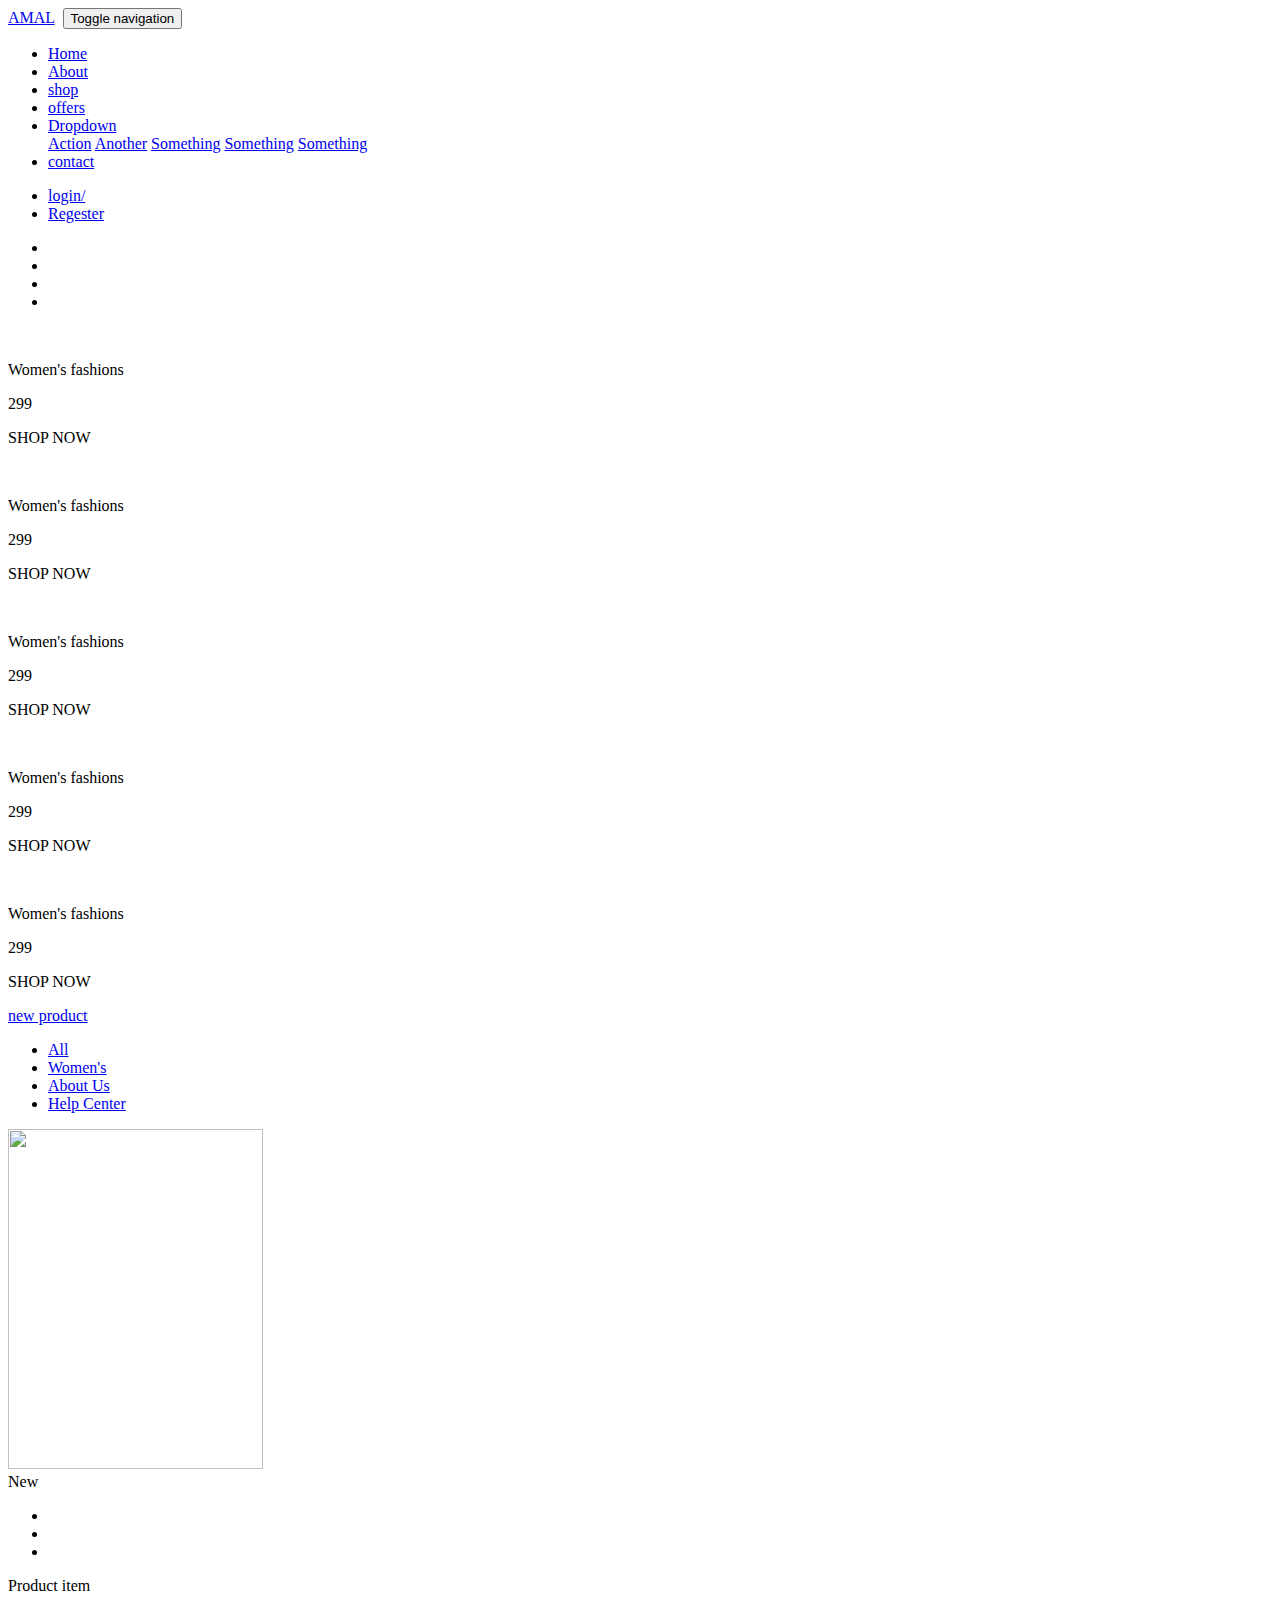
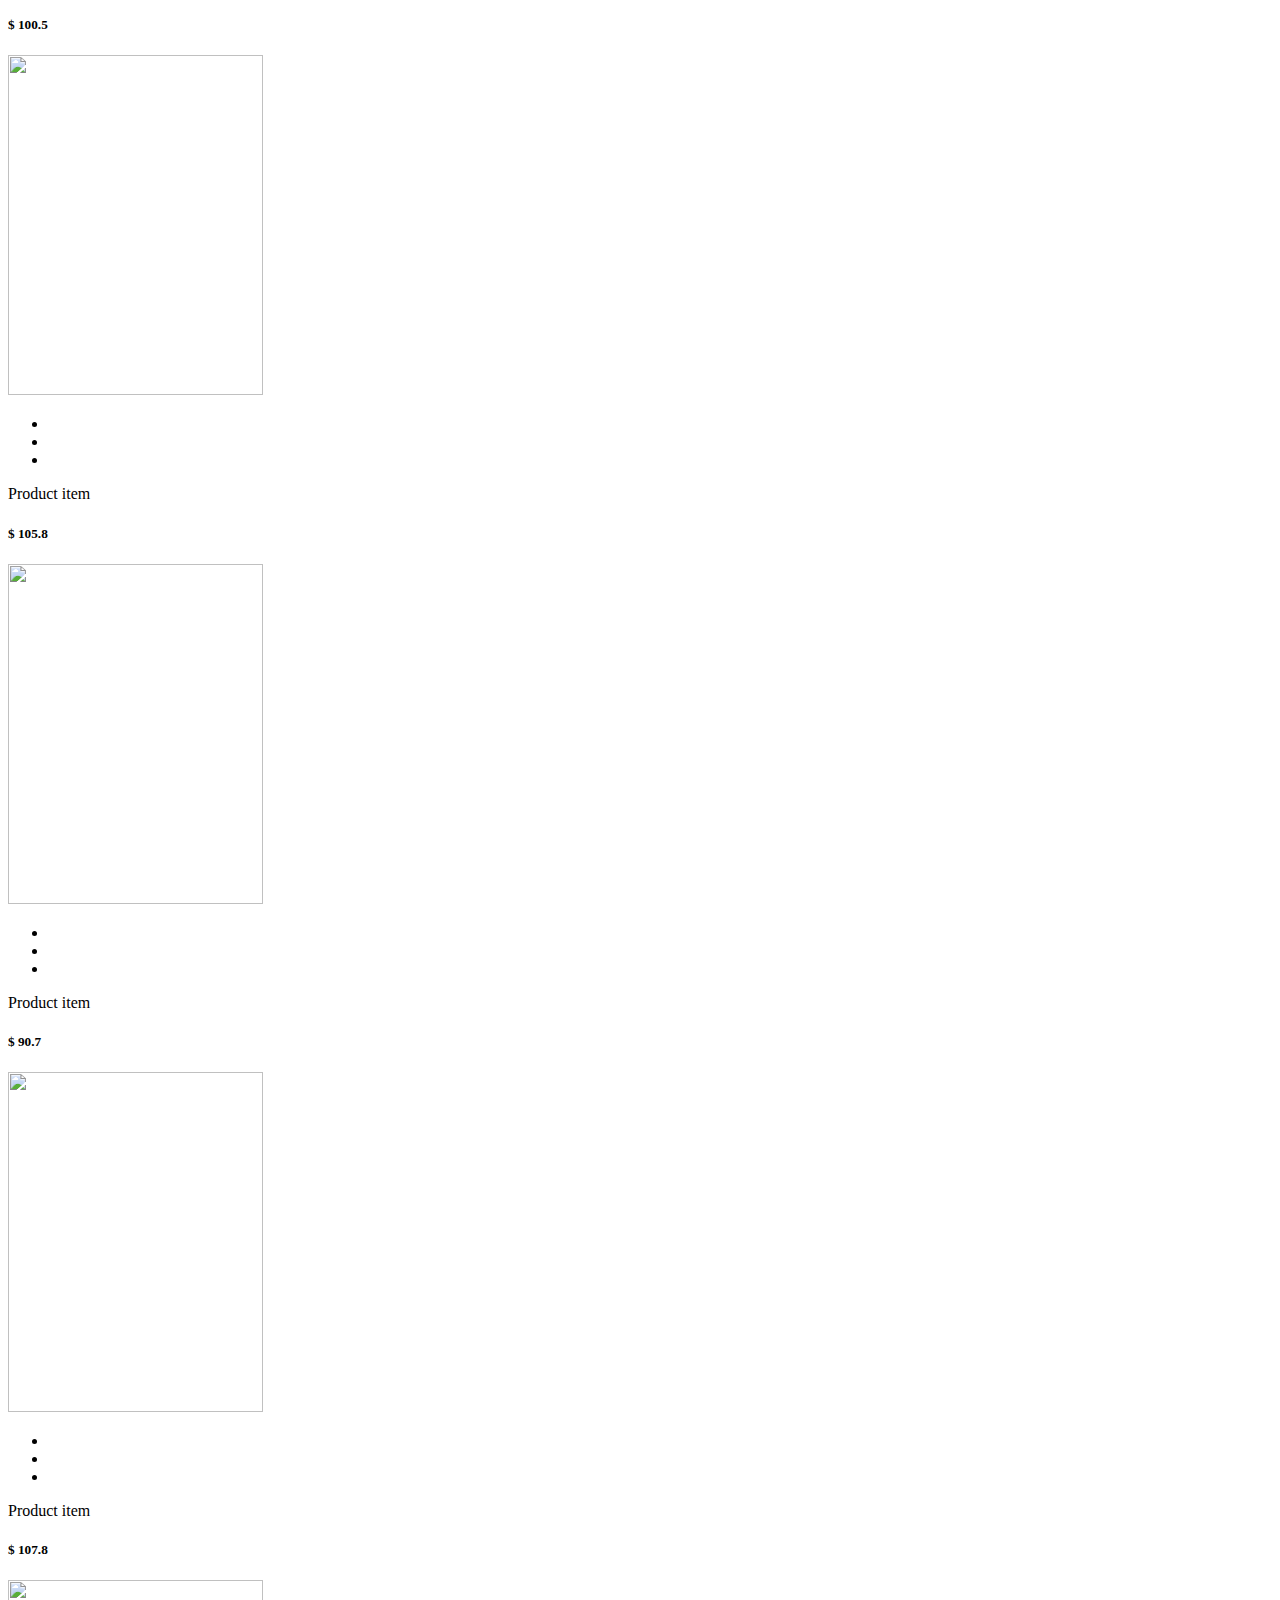
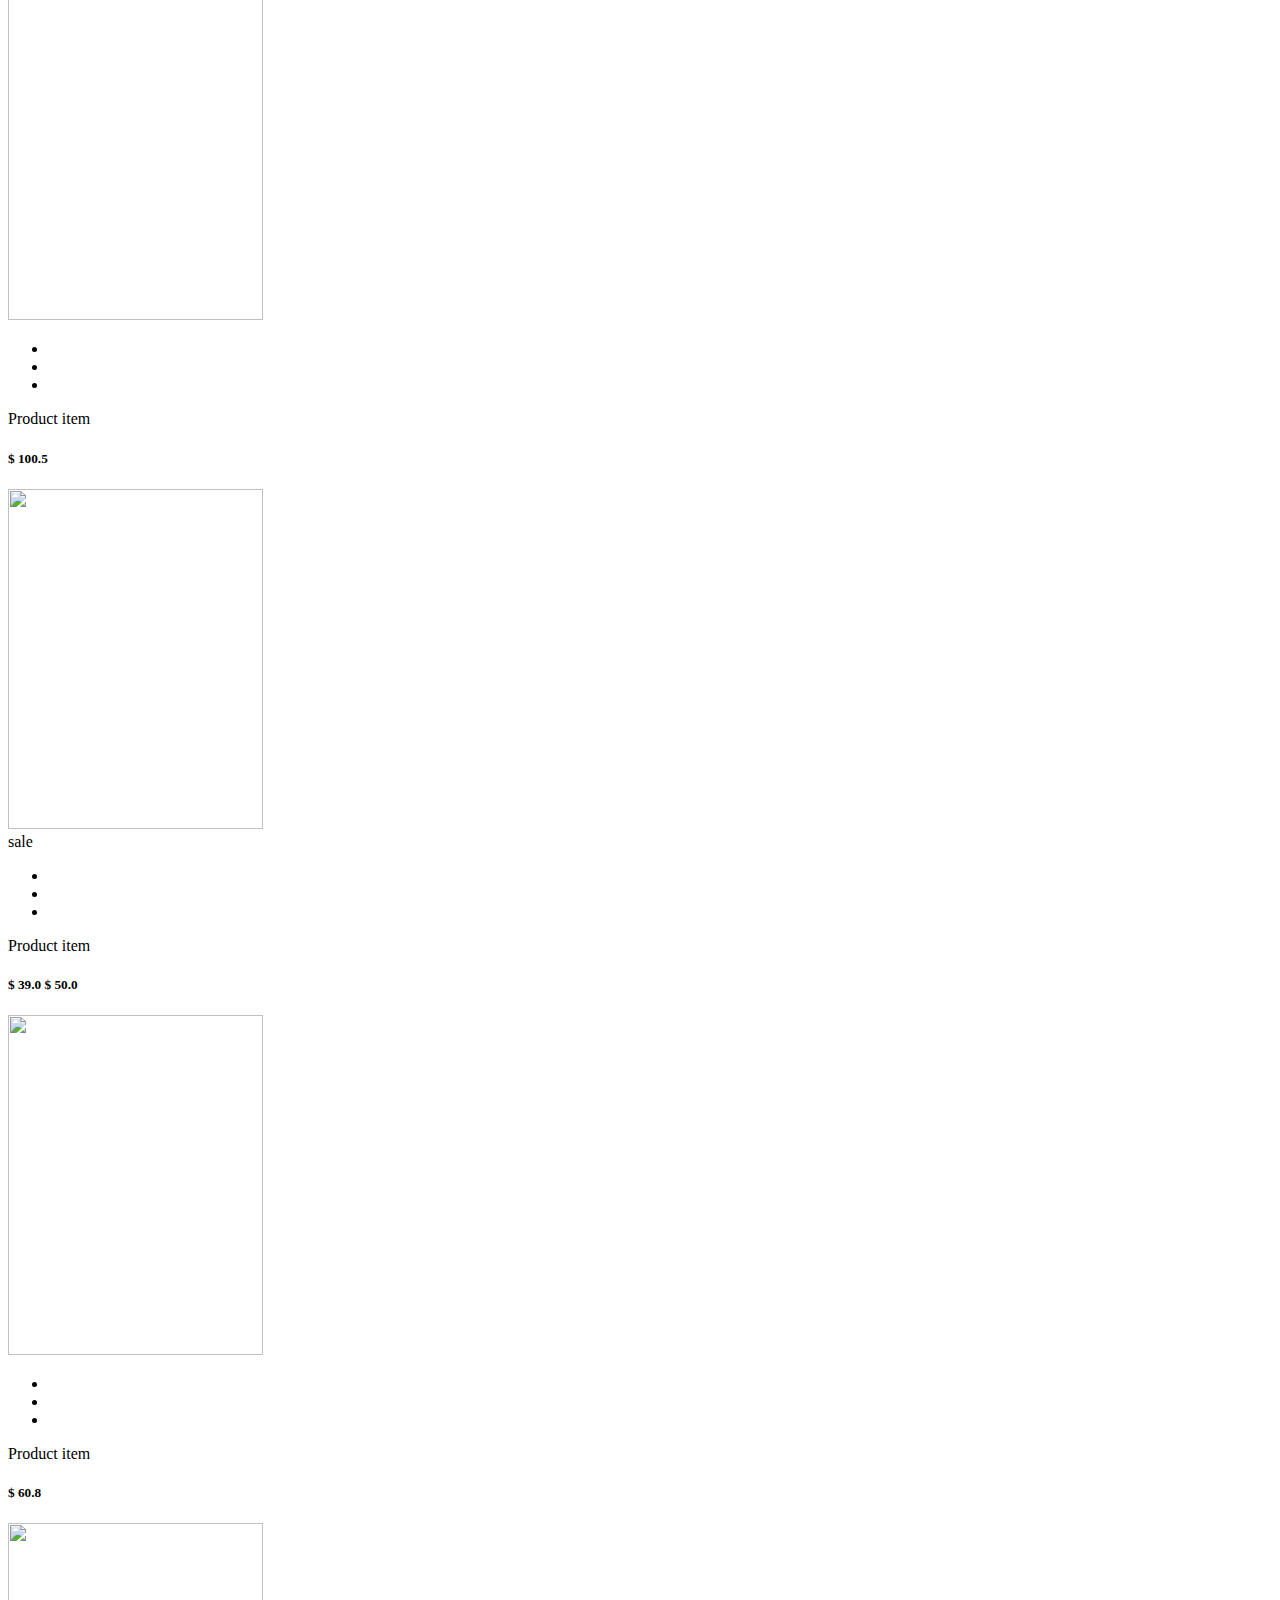
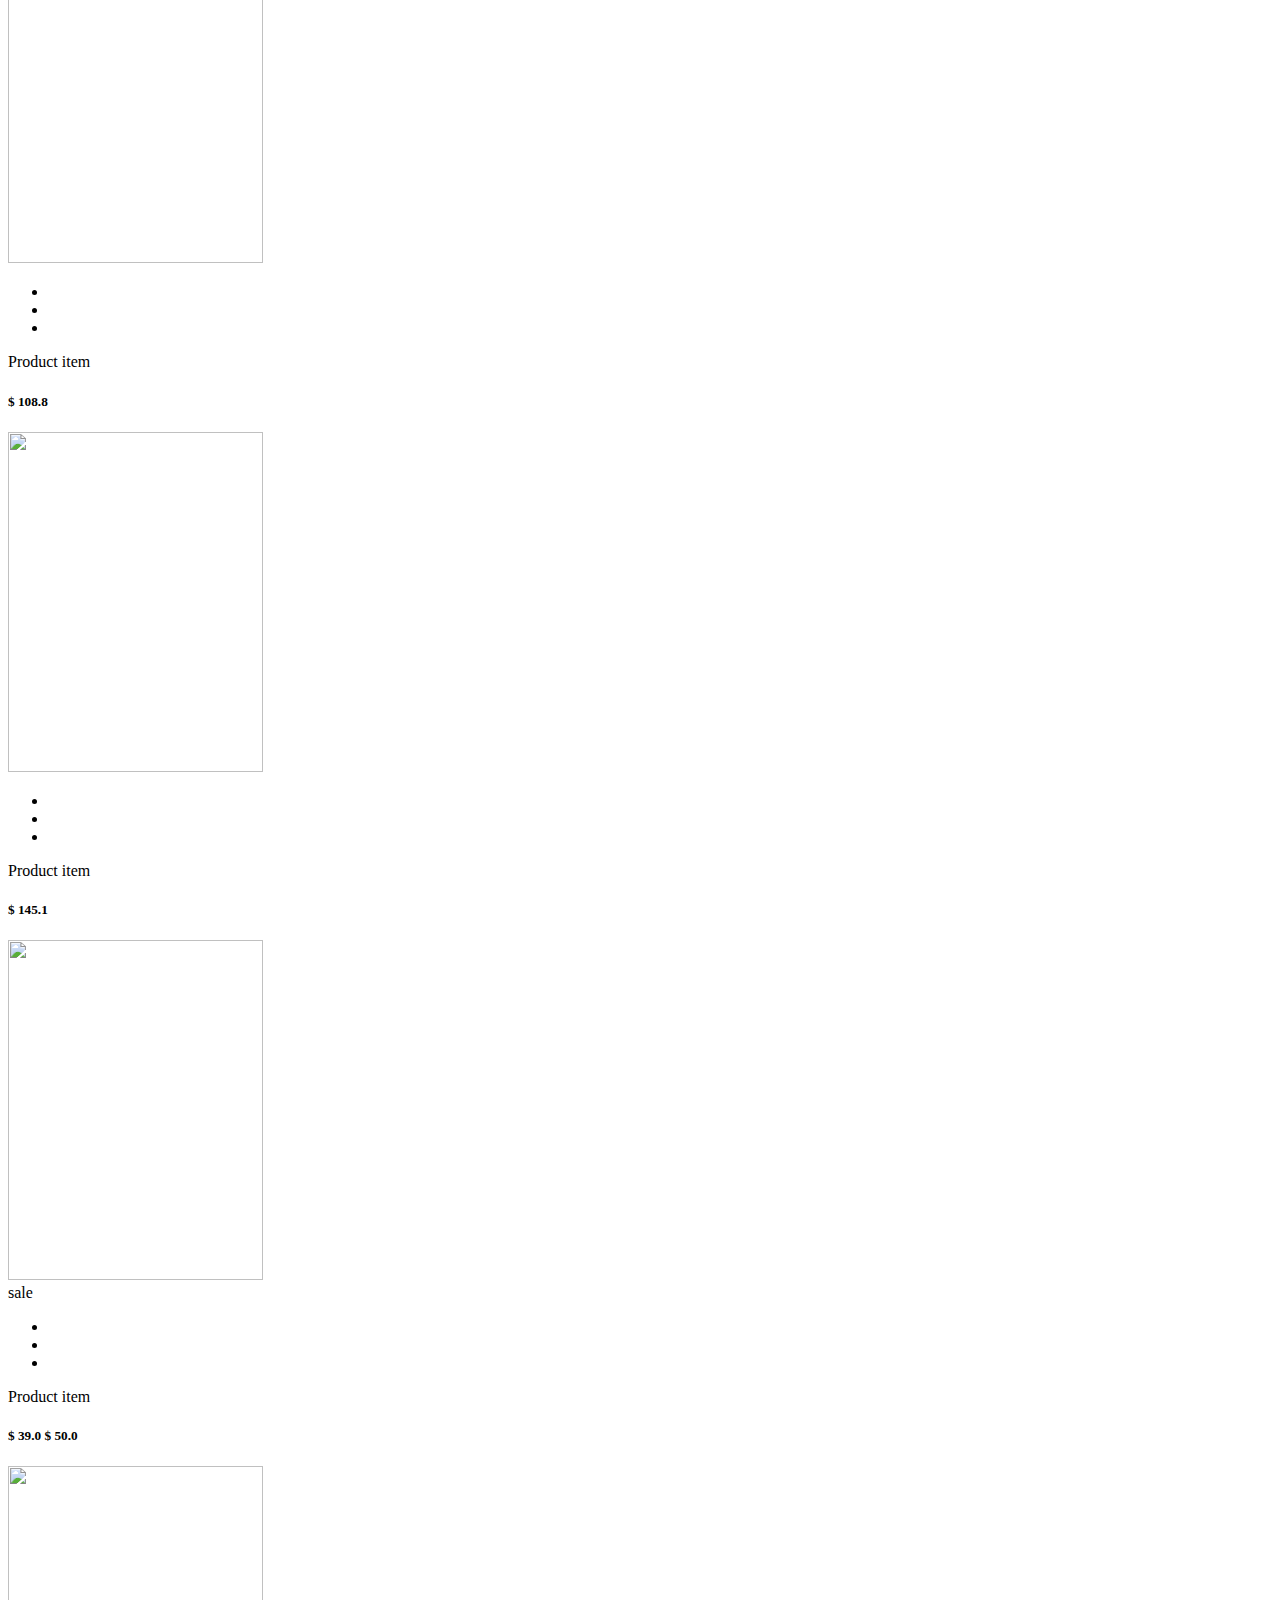
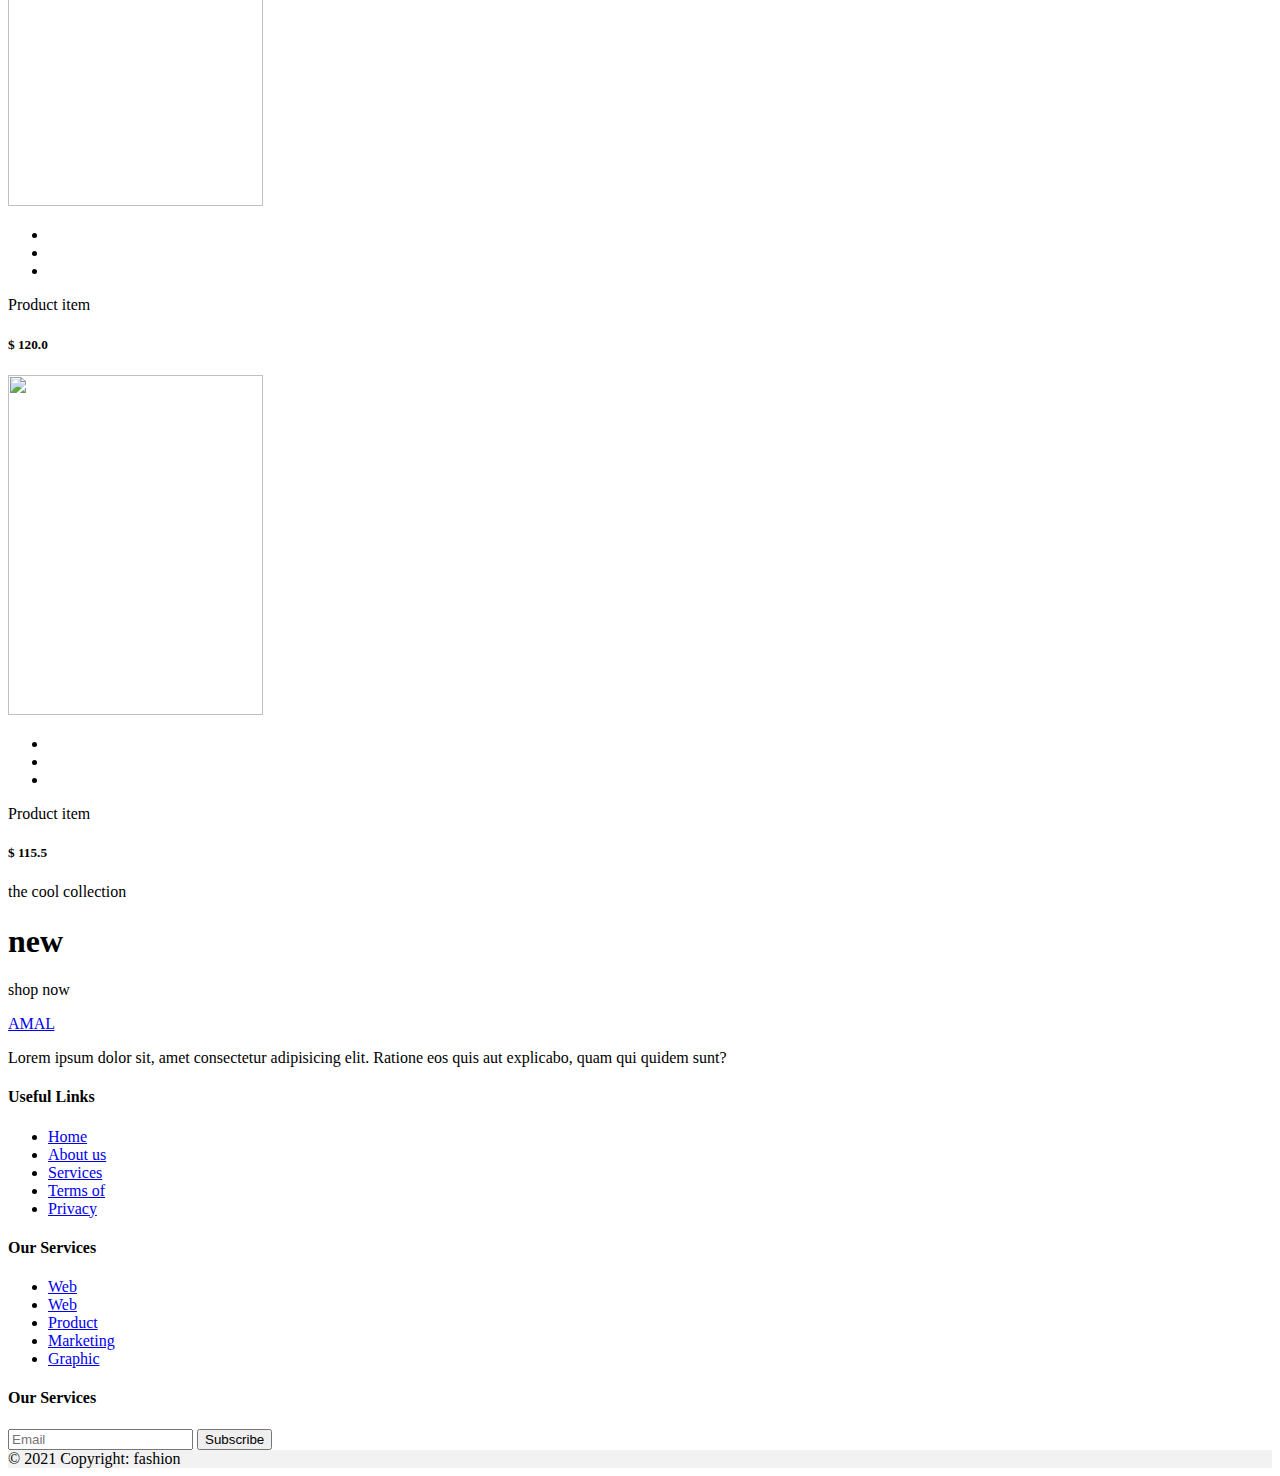
==== index.html @ f5d705f5 "Add files via upload" ====
<!DOCTYPE html>
<html lang="en">

<head>
    <meta charset="UTF-8">
    <meta http-equiv="X-UA-Compatible" content="IE=edge">
    <meta name="viewport" content="width=device-width, initial-scale=1.0">
    <link rel="stylesheet" href="fontawesome-free-5.15.4-web/css/all.min.css">
    <link rel="stylesheet" href="bootstrap/css/bootstrap.min.css">
    <link rel="stylesheet" href="style.css">
    <link rel="stylesheet" href="css/hover-min.css">
    <link rel="stylesheet" href="css/hover.css">
    <link href="https://unpkg.com/aos@2.3.1/dist/aos.css" rel="stylesheet">


    <title>HOME</title>
</head>

<body>
    <!-- navbar -->
    <nav class="navbar1 navbar navbar-light  fixed-top bg-white  navbar-expand-lg ">
        <div class="container-fluid"><a class="navbar-brand" href="#">AMAL</a> <img src="img/download.png" alt="" width="20" class="icon">
            <button data-toggle="collapse" class="navbar-toggler" data-target="#navcol-1" aria-controls="navbarSupportedContent" aria-expanded="false" aria-label="Toggle navigation">
            <span class="sr-only">Toggle navigation</span><span class="navbar-toggler-icon"></span></button>
            <div class="collapse navbar-collapse" id="navcol-1">
                <ul class="ul1 nav navbar-nav text-right text-white ml-auto text-dark">
                    <li class="nav-item" role="presentation"><a class="nav-link active" href="newproject.html">Home</a></li>
                    <li class="nav-item" role="presentation"><a class="nav-link active" href="#">About</a></li>
                    <li class="nav-item" role="presentation"><a class="nav-link" href="zahra/shop.html">shop</a></li>
                    <li class="nav-item" role="presentation"><a class="nav-link" href="zahra/offers.html">offers</a></li>
                    <li class="nav-item" role="presentation">
                        <div class="dropdown">
                            <a class="nav-link" href="#" role="button" id="dropdownMenuLink" data-toggle="dropdown" aria-expanded="false">
                                Dropdown
                        </a>
                            <div class="dropdown-menu menu" aria-labelledby="dropdownMenuLink">
                                <a class="dropdown-item" href="#">Action</a>
                                <a class="dropdown-item" href="#">Another</a>
                                <a class="dropdown-item" href="#">Something</a>
                                <a class="dropdown-item" href="#">Something</a>
                                <a class="dropdown-item" href="#">Something</a>
                            </div>
                        </div>
                    </li>
                    <li class="nav-item" role="presentation"><a class="nav-link" href="#">contact</a></li>
                </ul>
                <ul class="ul2 nav navbar-nav text-right text-white">
                    <li class="nav-item" role="presentation"><a class="nav-link a" href="zahra/login.html">login/</a></li>
                    <li class="nav-item" role="presentation"><a class="nav-link a" href="#">Regester</a></li>
                </ul>
                <ul class="nav navbar-nav ml-auto">
                    <li class="nav-item" role="presentation"></li>
                    <li class="nav-item" role="presentation"><a class="nav-link" href="#"><i class="fa fa-search"></i></a>

                    </li>
                    <li class="li nav-item">
                        <a class="nav-link" href="#"> <i class="far fa-heart"></i></a>
                    </li>
                    <a class="li nav-link" href="#"> <i class="fa fa-cart-plus "></i></a>
                    </li>
                    <li class="nav-item" role="presentation"></li>
                </ul>
            </div>
        </div>
    </nav>
    <!-- end navbar -->
    <section class="sec1">
        <div class="container-fluid">
            <div class="items row ">
                <div class="item col-lg-6 col-md-6 ">
                    <img src="img/img/product/product-5.jpg" alt="" class="img1">
                    <div class="word">
                        <p class="p1">Women's fashions</p>
                        <p class="p2">299</p>
                        <p class="p3">SHOP NOW</p>
                    </div>
                </div>
                <div class="item col-lg-6 col-md-6 ">
                    <img src="img/img/product/product-12.jpg" alt="" class="img2">
                    <div class="word">
                        <p class="p1">Women's fashions</p>
                        <p class="p2">299</p>
                        <p class="p3">SHOP NOW</p>
                    </div>
                </div>
            </div>
        </div>

    </section>
    <section class="sec2">
        <div class="container-fluid">
            <div class="itemss row">
                <div class="item  col-lg-4 col-md-6 ">
                    <img src="img/img/categories/category-6.jpg" alt="" class="img1">
                    <div class="wordd">
                        <p class="p1">Women's fashions</p>
                        <p class="p2">299</p>
                        <p class="p3">SHOP NOW</p>
                    </div>
                </div>
                <div class="item  col-lg-4 col-md-6 ">
                    <img src="img/img/categories/category-9.jpg" alt="" class="img1 img2">
                    <div class="wordd">
                        <p class="p1">Women's fashions</p>
                        <p class="p2">299</p>
                        <p class="p3">SHOP NOW</p>
                    </div>
                </div>
                <div class="item  col-lg-4 col-md-12 ">
                    <img src="img/img/categories/category-111111.jpg" alt="" class="img2">
                    <div class="wordd">
                        <p class="p1">Women's fashions</p>
                        <p class="p2">299</p>
                        <p class="p3">SHOP NOW</p>
                    </div>
                </div>
            </div>
        </div>
    </section>



    <div class="container">
        <div class="row">
            <div class=" col-lg-6 col-md-12 divbrand"> <a class="navbar-brand" href="#">new product</a></div>
            <div class=" col-lg-6 divul col-md-12">
                <ul class="ulnav">
                    <li><a href="#" class=" active">All</a></li>
                    <li><a href="zahra/details.html">Women's</a></li>
                    <li><a href="#">About Us</a></li>
                    <li><a href="#">Help Center</a></li>
                </ul>
            </div>
        </div>
    </div>


    <div class="container">
        <din class="row row2 mt-10">
            <div class="imgs col-lg-3 col-md-6 mb-2">
                <a href="img/img/product/product-1.jpg" class="fancybox">
                    <img src="img/img/product/product-1.jpg" class="w-100" width="255px" height="340px" alt=""></a>
                <div class="new">
                    New
                </div>
                <ul class="product_hover">
                    <li><a href="img/img/product/product-1.jpg"><i class="fas fa-arrows-alt"></i> </a></li>
                    <li><a href="#"><i class="far fa-heart"></i> </a></li>
                    <li><a href="#"><i class="fas fa-shopping-bag"></i> </a></li>
                </ul>
                <div class="data text-center">
                    <span class="pro">Product item</span>
                    <i class="active fa fa-star fa-sm "></i>
                    <i class="active fa fa-star fa-sm "></i>
                    <i class="active fa fa-star fa-sm "></i>
                    <i class="far fa-star fa-sm "></i>
                    <h5>$ 100.5</h5>
                </div>
            </div>
            <div class="imgs col-lg-3 col-md-6 mb-2">
                <div class="icon">

                    <img src="img/img/product/product-2.jpg" class="w-100" width="255px" height="340px" alt="">

                </div>

                <ul class="product_hover">
                    <li><a href="img/img/product/product-2.jpg"><i class="fas fa-arrows-alt"></i> </a></li>
                    <li><a href="#"><i class="far fa-heart"></i> </a></li>
                    <li><a href="#"><i class="fas fa-shopping-bag"></i> </a></li>
                </ul>
                <div class="data text-center">
                    <span class="pro">Product item</span>
                    <i class="active fa fa-star fa-sm "></i>

                    <i class="active fa fa-star fa-sm "></i>
                    <i class="active fa fa-star fa-sm "></i>
                    <i class="far fa-star fa-sm "></i>
                    <h5>$ 105.8</h5>
                </div>

            </div>
            <div class="imgs col-lg-3 col-md-6 mb-2">
                <img src="img/img/product/product-3.jpg" class="w-100" width="255px" height="340px" alt="">
                <ul class="product_hover">
                    <li><a href="img/img/product/product-3.jpg"><i class="fas fa-arrows-alt"></i> </a></li>
                    <li><a href="#"><i class="far fa-heart"></i> </a></li>
                    <li><a href="#"><i class="fas fa-shopping-bag"></i> </a></li>
                </ul>

                <div class="data text-center">
                    <span class="pro">Product item</span>
                    <i class="active fa fa-star fa-sm "></i>
                    <i class="active fa fa-star fa-sm "></i>
                    <i class="active fa fa-star fa-sm "></i>
                    <i class="far fa-star fa-sm "></i>
                    <h5>$ 90.7</h5>
                </div>

            </div>
            <div class="imgs col-lg-3 col-md-6 mb-2">
                <img src="img/img/product/product-4.jpg" class="w-100" width="255px" height="340px" alt="">
                <ul class="product_hover">
                    <li><a href="img/img/product/product-4.jpg"><i class="fas fa-arrows-alt"></i> </a></li>
                    <li><a href="#"><i class="far fa-heart"></i> </a></li>
                    <li><a href="#"><i class="fas fa-shopping-bag"></i> </a></li>
                </ul>
                <div class="data text-center">
                    <span class="pro">Product item</span>
                    <i class="active fa fa-star fa-sm "></i>
                    <i class="active fa fa-star fa-sm "></i>
                    <i class="active fa fa-star fa-sm "></i>
                    <i class="far fa-star fa-sm "></i>
                    <h5>$ 107.8</h5>
                </div>
            </div>
        </din>
        <din class="row row2 mt-10">
            <div class="imgs col-lg-3 col-md-6 mb-2">
                <img src="img/img/product/product-5.jpg" class="w-100" width="255px" height="340px" alt=""></a>

                <ul class="product_hover">
                    <li><a href="img/img/product/product-5.jpg"><i class="fas fa-arrows-alt"></i> </a></li>
                    <li><a href="#"><i class="far fa-heart"></i> </a></li>
                    <li><a href="#"><i class="fas fa-shopping-bag"></i> </a></li>
                </ul>
                <div class="data text-center">
                    <span class="pro">Product item</span>
                    <i class="active fa fa-star fa-sm "></i>
                    <i class="active fa fa-star fa-sm "></i>
                    <i class="active fa fa-star fa-sm "></i>
                    <i class="far fa-star fa-sm "></i>
                    <h5>$ 100.5</h5>
                </div>
            </div>
            <div class="imgs col-lg-3 col-md-6 mb-2">
                <div class="icon">

                    <img src="img/img/product/product-6.jpg" class="w-100" width="255px" height="340px" alt="">
                    <div class="label sale ">sale</div>
                </div>

                <ul class="product_hover">
                    <li><a href="img/img/product/product-6.jpg"><i class="fas fa-arrows-alt"></i> </a></li>
                    <li><a href="#"><i class="far fa-heart"></i> </a></li>
                    <li><a href="#"><i class="fas fa-shopping-bag"></i> </a></li>
                </ul>
                <div class="data text-center">
                    <span class="pro">Product item</span>
                    <i class="active fa fa-star fa-sm "></i>
                    <i class="active fa fa-star fa-sm "></i>
                    <i class="active fa fa-star fa-sm "></i>
                    <i class="far fa-star fa-sm "></i>
                    <div class="pc">
                        <h5>$ 39.0 <span>$ 50.0</span></h5>
                    </div>
                </div>

            </div>
            <div class="imgs col-lg-3 col-md-6 mb-2">
                <img src="img/img/product/product-7.jpg" class="w-100" width="255px" height="340px" alt="">
                <ul class="product_hover">
                    <li><a href="img/img/product/product-7.jpg"><i class="fas fa-arrows-alt"></i> </a></li>
                    <li><a href="#"><i class="far fa-heart"></i> </a></li>
                    <li><a href="#"><i class="fas fa-shopping-bag"></i> </a></li>
                </ul>

                <div class="data text-center">
                    <span class="pro">Product item</span>
                    <i class="active fa fa-star fa-sm "></i>
                    <i class="active fa fa-star fa-sm "></i>
                    <i class="active fa fa-star fa-sm "></i>
                    <i class="far fa-star fa-sm "></i>
                    <h5>$ 60.8</h5>
                </div>

            </div>
            <div class="imgs col-lg-3 col-md-6 mb-2">
                <img src="img/img/product/product-8.jpg" class="w-100" width="255px" height="340px" alt="">

                <ul class="product_hover">
                    <li><a href="img/img/product/product-8.jpg"><i class="fas fa-arrows-alt"></i> </a></li>
                    <li><a href="#"><i class="far fa-heart"></i> </a></li>
                    <li><a href="#"><i class="fas fa-shopping-bag"></i> </a></li>
                </ul>
                <div class="data text-center">
                    <span class="pro">Product item</span>
                    <i class="active fa fa-star fa-sm "></i>
                    <i class="active fa fa-star fa-sm "></i>
                    <i class="active fa fa-star fa-sm "></i>
                    <i class="far fa-star fa-sm "></i>
                    <h5>$ 108.8</h5>
                </div>
            </div>
        </din>
        <din class="row row2 mt-10">
            <div class="imgs col-lg-3 col-md-6 mb-2">
                <a href="img/img/product/product-9.jpg" class="fancybox">
                    <img src="img/img/product/product-9.jpg" class="w-100" width="255px" height="340px" alt=""></a>

                <ul class="product_hover">
                    <li><a href="img/img/product/product-9.jpg"><i class="fas fa-arrows-alt"></i> </a></li>
                    <li><a href="#"><i class="far fa-heart"></i> </a></li>
                    <li><a href="#"><i class="fas fa-shopping-bag"></i> </a></li>
                </ul>
                <div class="data text-center">
                    <span class="pro">Product item</span>
                    <i class="active fa fa-star fa-sm "></i>
                    <i class="active fa fa-star fa-sm "></i>
                    <i class="active fa fa-star fa-sm "></i>
                    <i class="far fa-star fa-sm "></i>
                    <h5>$ 145.1</h5>
                </div>
            </div>
            <div class="imgs col-lg-3 col-md-6 mb-2">
                <div class="icon">

                    <img src="img/img/product/product-10.jpg" class="w-100" width="255px" height="340px" alt="">
                    <div class="label sale ">sale</div>
                </div>

                <ul class="product_hover">
                    <li><a href="img/img/product/product-10.jpg"><i class="fas fa-arrows-alt"></i> </a></li>
                    <li><a href="#"><i class="far fa-heart"></i> </a></li>
                    <li><a href="#"><i class="fas fa-shopping-bag"></i> </a></li>
                </ul>
                <div class="data text-center">
                    <span class="pro">Product item</span>
                    <i class="active fa fa-star fa-sm "></i>
                    <i class="active fa fa-star fa-sm "></i>
                    <i class="active fa fa-star fa-sm "></i>
                    <i class="far fa-star fa-sm "></i>
                    <div class="pc">
                        <h5>$ 39.0 <span>$ 50.0</span></h5>
                    </div>
                </div>

            </div>
            <div class="imgs col-lg-3 col-md-6 mb-2">
                <img src="img/img/product/product-11.jpg" class="w-100" width="255px" height="340px" alt="">
                <ul class="product_hover">
                    <li><a href="img/img/product/product-11.jpg"><i class="fas fa-arrows-alt"></i> </a></li>
                    <li><a href="#"><i class="far fa-heart"></i> </a></li>
                    <li><a href="#"><i class="fas fa-shopping-bag"></i> </a></li>
                </ul>

                <div class="data text-center">
                    <span class="pro">Product item</span>
                    <i class="active fa fa-star fa-sm "></i>
                    <i class="active fa fa-star fa-sm "></i>
                    <i class="active fa fa-star fa-sm "></i>
                    <i class="far fa-star fa-sm "></i>
                    <h5>$ 120.0</h5>
                </div>

            </div>
            <div class="imgs col-lg-3 col-md-6 mb-2">
                <img src="img/img/product/product-12.jpg" class="w-100" width="255px" height="340px" alt="">

                <ul class="product_hover">
                    <li><a href="img/img/product/product-12.jpg"><i class="fas fa-arrows-alt"></i> </a></li>
                    <li><a href="#"><i class="far fa-heart"></i> </a></li>
                    <li><a href="#"><i class="fas fa-shopping-bag"></i> </a></li>
                </ul>
                <div class="data text-center">
                    <span class="pro">Product item</span>
                    <i class="active fa fa-star fa-sm "></i>
                    <i class="active fa fa-star fa-sm "></i>
                    <i class="active fa fa-star fa-sm "></i>
                    <i class="far fa-star fa-sm "></i>
                    <h5>$ 115.5</h5>
                </div>
            </div>
        </din>

    </div>

    <!-- start banner -->
    <section class="banner bg-img">
        <div class="container">
            <div class="row">
                <div class="col-lg-8 m-auto">
                    <div class="banner_slider">
                        <div class="banner_item">
                            <div class="banner_text">
                                <span>the cool collection </span>
                                <h1>new</h1>
                                <p>shop now</p>
                            </div>
                        </div>
                    </div>

                </div>

            </div>

        </div>

    </section>
    <!-- end banner -->



    <footer id="footer">
        <div class="footer-top">
            <div class="container">
                <div class="row">
                    <div class="div1 col-md-6 col-lg-4 col-xl-3 mx-auto mb-4">
                        <a class="navbar-brand" href="#">AMAL</a> <img src="img/download.png" alt="" width="20" class="iconimg">
                        <p>
                            Lorem ipsum dolor sit, amet consectetur adipisicing elit. Ratione eos quis aut explicabo, quam qui quidem sunt?
                        </p>
                    </div>
                    <div class="col-lg-2 col-md-3 footer-links">
                        <h4>Useful Links</h4>
                        <ul>
                            <li><i class="bx bx-chevron-right"></i> <a href="#">Home</a></li>
                            <li><i class="bx bx-chevron-right"></i> <a href="#">About us</a></li>
                            <li><i class="bx bx-chevron-right"></i> <a href="#">Services</a></li>
                            <li><i class="bx bx-chevron-right"></i> <a href="#">Terms of </a></li>
                            <li><i class="bx bx-chevron-right"></i> <a href="#">Privacy </a></li>
                        </ul>
                    </div>
                    <div class="col-lg-2 col-md-3 footer-links">
                        <h4>Our Services</h4>
                        <ul>
                            <li><i class="bx bx-chevron-right"></i> <a href="#">Web </a></li>
                            <li><i class="bx bx-chevron-right"></i> <a href="#">Web </a></li>
                            <li><i class="bx bx-chevron-right"></i> <a href="#">Product </a></li>
                            <li><i class="bx bx-chevron-right"></i> <a href="#">Marketing</a></li>
                            <li><i class="bx bx-chevron-right"></i> <a href="#">Graphic </a></li>
                        </ul>
                    </div>

                    <div class="col-lg-4 col-md-12 footer-links">
                        <h4>Our Services</h4>
                        <div class="footer-newsletter">
                            <form action="" method="post">
                                <input type="email" name="email" placeholder="Email">
                                <input type="submit" value="Subscribe"> </form>

                        </div>
                        <div class="social-links mt-3"> <a href="#" class="twitter"><i class="fab fa-twitter"></i></a> <a href="#" class="facebook"><i class="fab fa-facebook-f"></i></a> <a href="#" class="instagram"><i class="fab fa-instagram"></i></a>
                            <a href="#" class="linkedin"><i class="fab fa-linkedin"></i></a>
                        </div>
                    </div>
                </div>

            </div>

    </footer>
    <!-- Footer -->
    <div class="text-center p-4" style="background-color: rgba(0, 0, 0, 0.05);">
        © 2021 Copyright: fashion <span><i class="fas fa-heart" style="color: red;"></i></span></div>
    <script src="https://unpkg.com/aos@2.3.1/dist/aos.js"></script>
    <script>
        AOS.init();
    </script>
    <script src=" bootstrap/js/jquery.slim.min.js "></script>
    <script src="bootstrap/js/popper.min.js "></script>
    <script src="bootstrap/js/bootstrap.min.js "></script>

</body>

</html>
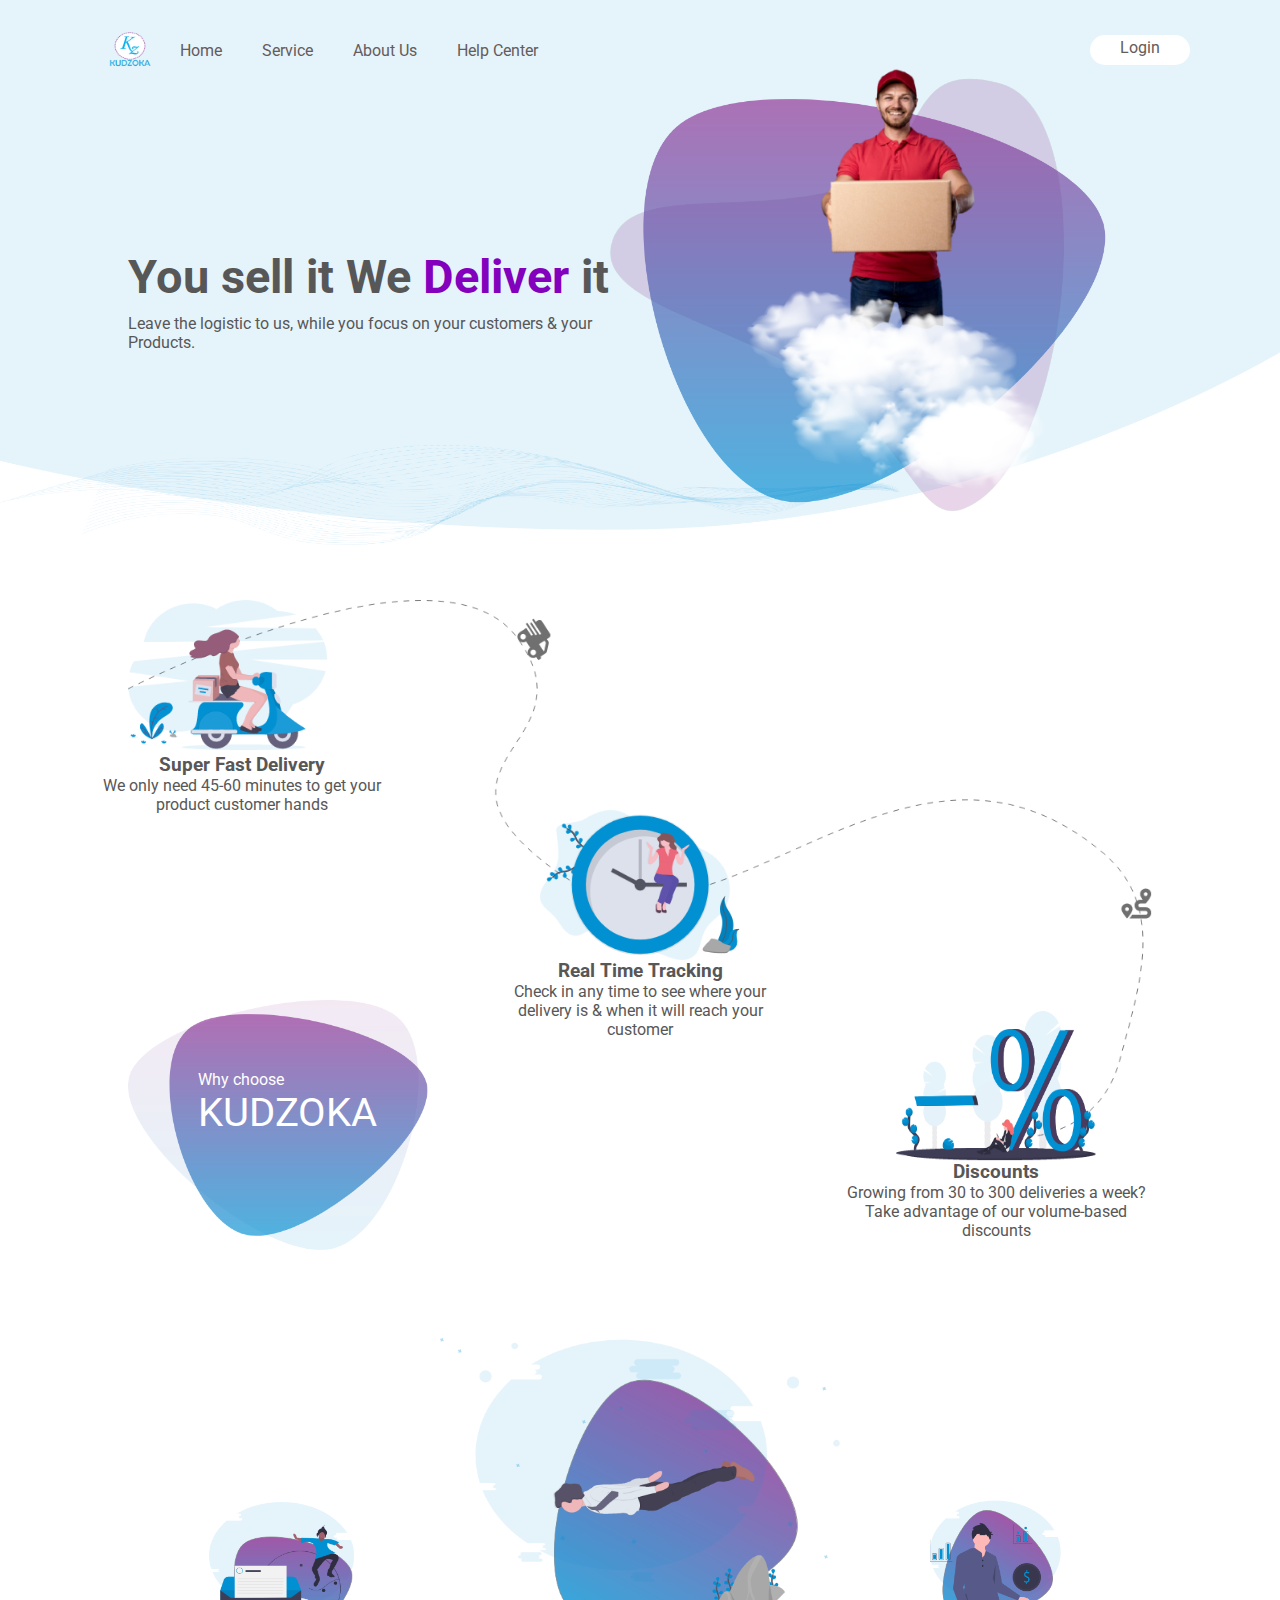
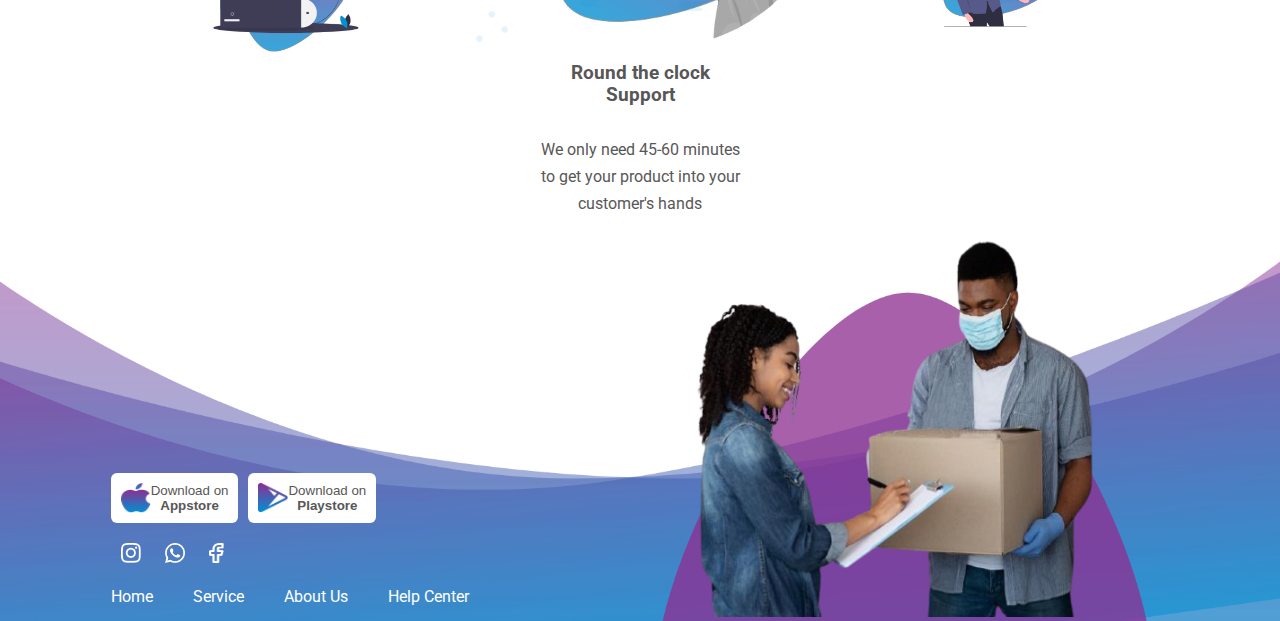
==== commit deb56f52: "Add files via upload" ====
--- a/index.html
+++ b/index.html
@@ -5,461 +5,147 @@
     <meta charset="UTF-8">
     <meta http-equiv="X-UA-Compatible" content="IE=edge">
     <meta name="viewport" content="width=device-width, initial-scale=1.0">
-    <link rel="stylesheet" href="fontawesome-free-5.15.4-web/css/all.min.css">
-    <link rel="stylesheet" href="bootstrap/css/bootstrap.min.css">
-    <link rel="stylesheet" href="style.css">
-    <link rel="stylesheet" href="css/hover-min.css">
-    <link rel="stylesheet" href="css/hover.css">
-    <link href="https://unpkg.com/aos@2.3.1/dist/aos.css" rel="stylesheet">
-
-
-    <title>HOME</title>
+    <link rel="stylesheet" href="website.css">
+    <title>website</title>
 </head>
 
 <body>
-    <!-- navbar -->
-    <nav class="navbar1 navbar navbar-light  fixed-top bg-white  navbar-expand-lg ">
-        <div class="container-fluid"><a class="navbar-brand" href="#">AMAL</a> <img src="img/download.png" alt="" width="20" class="icon">
-            <button data-toggle="collapse" class="navbar-toggler" data-target="#navcol-1" aria-controls="navbarSupportedContent" aria-expanded="false" aria-label="Toggle navigation">
-            <span class="sr-only">Toggle navigation</span><span class="navbar-toggler-icon"></span></button>
-            <div class="collapse navbar-collapse" id="navcol-1">
-                <ul class="ul1 nav navbar-nav text-right text-white ml-auto text-dark">
-                    <li class="nav-item" role="presentation"><a class="nav-link active" href="newproject.html">Home</a></li>
-                    <li class="nav-item" role="presentation"><a class="nav-link active" href="#">About</a></li>
-                    <li class="nav-item" role="presentation"><a class="nav-link" href="zahra/shop.html">shop</a></li>
-                    <li class="nav-item" role="presentation"><a class="nav-link" href="zahra/offers.html">offers</a></li>
-                    <li class="nav-item" role="presentation">
-                        <div class="dropdown">
-                            <a class="nav-link" href="#" role="button" id="dropdownMenuLink" data-toggle="dropdown" aria-expanded="false">
-                                Dropdown
-                        </a>
-                            <div class="dropdown-menu menu" aria-labelledby="dropdownMenuLink">
-                                <a class="dropdown-item" href="#">Action</a>
-                                <a class="dropdown-item" href="#">Another</a>
-                                <a class="dropdown-item" href="#">Something</a>
-                                <a class="dropdown-item" href="#">Something</a>
-                                <a class="dropdown-item" href="#">Something</a>
-                            </div>
-                        </div>
-                    </li>
-                    <li class="nav-item" role="presentation"><a class="nav-link" href="#">contact</a></li>
+    <header>
+
+        
+        <!-- navbar -->
+        <nav>
+            <div>
+                <img src="77c3f8418880a56f5f75687c4d268a20.png" alt="" width="100px" height="50px">
+                <ul>
+                    <li><a href="">Home</a></li>
+                    <li><a href="">Service</a></li>
+                    <li><a href="">About Us</a></li>
+                    <li><a href="">Help Center</a></li>
                 </ul>
-                <ul class="ul2 nav navbar-nav text-right text-white">
-                    <li class="nav-item" role="presentation"><a class="nav-link a" href="zahra/login.html">login/</a></li>
-                    <li class="nav-item" role="presentation"><a class="nav-link a" href="#">Regester</a></li>
-                </ul>
-                <ul class="nav navbar-nav ml-auto">
-                    <li class="nav-item" role="presentation"></li>
-                    <li class="nav-item" role="presentation"><a class="nav-link" href="#"><i class="fa fa-search"></i></a>
 
-                    </li>
-                    <li class="li nav-item">
-                        <a class="nav-link" href="#"> <i class="far fa-heart"></i></a>
-                    </li>
-                    <a class="li nav-link" href="#"> <i class="fa fa-cart-plus "></i></a>
-                    </li>
-                    <li class="nav-item" role="presentation"></li>
-                </ul>
             </div>
-        </div>
-    </nav>
-    <!-- end navbar -->
-    <section class="sec1">
-        <div class="container-fluid">
-            <div class="items row ">
-                <div class="item col-lg-6 col-md-6 ">
-                    <img src="img/img/product/product-5.jpg" alt="" class="img1">
-                    <div class="word">
-                        <p class="p1">Women's fashions</p>
-                        <p class="p2">299</p>
-                        <p class="p3">SHOP NOW</p>
-                    </div>
+            <a href="" class="Login">Login</a>
+
+        </nav>
+
+
+
+
+        <!-- section1 -->
+        <section class="sec1">
+            <div>
+                <h1>You sell it We <span>Deliver</span> it</h1>
+                <p>Leave the logistic to us, while you focus on your customers & your Products.</p>
+            </div>
+            <div><img src="landing_bg.png" alt="" width="600" height="600">
+                <img src="Mask Group 1.png" alt="" width="180px" height="280px">
+                <img src="clouds.png" alt="" width="300px" height="200px">
+            </div>
+
+        </section>
+        <img src="waves.png" alt="" width="900px" height="100px" class="wave">
+
+
+
+
+        <!-- section2 -->
+    </header>
+    <section class="sec2">
+
+        <div>
+
+            <img src="second_section_.png" alt="" class="img1">
+            <div class="img2">
+                <img src="Group 140.png" alt="" width="200px" height="150px">
+                <div class="words2">
+                    <h3>Super Fast Delivery</h3>
+                    <p>We only need 45-60 minutes to get your product customer hands</p>
                 </div>
-                <div class="item col-lg-6 col-md-6 ">
-                    <img src="img/img/product/product-12.jpg" alt="" class="img2">
-                    <div class="word">
-                        <p class="p1">Women's fashions</p>
-                        <p class="p2">299</p>
-                        <p class="p3">SHOP NOW</p>
+            </div>
+            <div class="img3">
+                <img src="Group 152.png" alt="" width="200px" height="150px">
+                <div class="words3">
+                    <h3>Real Time Tracking</h3>
+                    <p>Check in any time to see where your delivery is & when it will reach your customer</p>
+                </div>
+            </div>
+            <div class="img45">
+                <div class="img4">
+
+                    <img src="why_kudzoka_bg.png" alt="" width="300px" height="250px">
+                    <p class="pimg4">Why choose <br>
+                        <span>KUDZOKA</span>
+                    </p>
+                </div>
+                <div class="img5">
+                    <img src="Group 1020.png" alt="" width="200px" height="150px">
+                    <div class="words5">
+                        <h3>Discounts</h3>
+                        <p>Growing from 30 to 300 deliveries a week?
+                            Take advantage of our volume-based discounts</p>
                     </div>
                 </div>
             </div>
         </div>
 
     </section>
-    <section class="sec2">
-        <div class="container-fluid">
-            <div class="itemss row">
-                <div class="item  col-lg-4 col-md-6 ">
-                    <img src="img/img/categories/category-6.jpg" alt="" class="img1">
-                    <div class="wordd">
-                        <p class="p1">Women's fashions</p>
-                        <p class="p2">299</p>
-                        <p class="p3">SHOP NOW</p>
-                    </div>
+
+
+
+
+    <!-- section3 -->
+    <section class="sec3">
+        <div>
+            <div class="img1"> <img src="Group 1006.png" alt="" width="150px" height="150px"></div>
+            <div> <img src="Group 1007.png" alt="" width="400px" height="350px">
+                <div class="p1">
+                    <h3>Round the clock Support</h3>
+                    <p>We only need 45-60 minutes to get your product into your customer's hands
+                    </p>
                 </div>
-                <div class="item  col-lg-4 col-md-6 ">
-                    <img src="img/img/categories/category-9.jpg" alt="" class="img1 img2">
-                    <div class="wordd">
-                        <p class="p1">Women's fashions</p>
-                        <p class="p2">299</p>
-                        <p class="p3">SHOP NOW</p>
-                    </div>
-                </div>
-                <div class="item  col-lg-4 col-md-12 ">
-                    <img src="img/img/categories/category-111111.jpg" alt="" class="img2">
-                    <div class="wordd">
-                        <p class="p1">Women's fashions</p>
-                        <p class="p2">299</p>
-                        <p class="p3">SHOP NOW</p>
-                    </div>
-                </div>
+            </div>
+            <div> <img src="Group 1008.png" alt="" width="150px" height="150px">
             </div>
         </div>
     </section>
 
 
 
-    <div class="container">
-        <div class="row">
-            <div class=" col-lg-6 col-md-12 divbrand"> <a class="navbar-brand" href="#">new product</a></div>
-            <div class=" col-lg-6 divul col-md-12">
-                <ul class="ulnav">
-                    <li><a href="#" class=" active">All</a></li>
-                    <li><a href="zahra/details.html">Women's</a></li>
-                    <li><a href="#">About Us</a></li>
-                    <li><a href="#">Help Center</a></li>
+
+    <!-- footer -->
+    <footer>
+
+        <div class="left">
+            <div class="div11">
+                <button>
+                    <img src="apple.png" alt="" width="30px" height="30px">
+                    <p>Download on <br><b> Appstore </b></p>
+                </button>
+                <button>
+                    <img src="play-store.png" alt="" width="30px" height="30px">
+                    <p>Download on <br><b> Playstore </b></p>
+                </button>
+            </div>
+            <div class="icon">
+                <img src="Icon awesome-instagram.png" alt="" width="20px" height="20px">
+                <img src="Icon simple-whatsapp.png" alt="" width="20px" height="20px">
+                <img src="Icon feather-facebook.png" alt="" width="15px" height="20px">
+            </div>
+            <div>
+                <ul>
+                    <li><a href="">Home</a></li>
+                    <li><a href="">Service</a></li>
+                    <li><a href="">About Us</a></li>
+                    <li><a href="">Help Center</a></li>
                 </ul>
             </div>
         </div>
-    </div>
-
-
-    <div class="container">
-        <din class="row row2 mt-10">
-            <div class="imgs col-lg-3 col-md-6 mb-2">
-                <a href="img/img/product/product-1.jpg" class="fancybox">
-                    <img src="img/img/product/product-1.jpg" class="w-100" width="255px" height="340px" alt=""></a>
-                <div class="new">
-                    New
-                </div>
-                <ul class="product_hover">
-                    <li><a href="img/img/product/product-1.jpg"><i class="fas fa-arrows-alt"></i> </a></li>
-                    <li><a href="#"><i class="far fa-heart"></i> </a></li>
-                    <li><a href="#"><i class="fas fa-shopping-bag"></i> </a></li>
-                </ul>
-                <div class="data text-center">
-                    <span class="pro">Product item</span>
-                    <i class="active fa fa-star fa-sm "></i>
-                    <i class="active fa fa-star fa-sm "></i>
-                    <i class="active fa fa-star fa-sm "></i>
-                    <i class="far fa-star fa-sm "></i>
-                    <h5>$ 100.5</h5>
-                </div>
-            </div>
-            <div class="imgs col-lg-3 col-md-6 mb-2">
-                <div class="icon">
-
-                    <img src="img/img/product/product-2.jpg" class="w-100" width="255px" height="340px" alt="">
-
-                </div>
-
-                <ul class="product_hover">
-                    <li><a href="img/img/product/product-2.jpg"><i class="fas fa-arrows-alt"></i> </a></li>
-                    <li><a href="#"><i class="far fa-heart"></i> </a></li>
-                    <li><a href="#"><i class="fas fa-shopping-bag"></i> </a></li>
-                </ul>
-                <div class="data text-center">
-                    <span class="pro">Product item</span>
-                    <i class="active fa fa-star fa-sm "></i>
-
-                    <i class="active fa fa-star fa-sm "></i>
-                    <i class="active fa fa-star fa-sm "></i>
-                    <i class="far fa-star fa-sm "></i>
-                    <h5>$ 105.8</h5>
-                </div>
-
-            </div>
-            <div class="imgs col-lg-3 col-md-6 mb-2">
-                <img src="img/img/product/product-3.jpg" class="w-100" width="255px" height="340px" alt="">
-                <ul class="product_hover">
-                    <li><a href="img/img/product/product-3.jpg"><i class="fas fa-arrows-alt"></i> </a></li>
-                    <li><a href="#"><i class="far fa-heart"></i> </a></li>
-                    <li><a href="#"><i class="fas fa-shopping-bag"></i> </a></li>
-                </ul>
-
-                <div class="data text-center">
-                    <span class="pro">Product item</span>
-                    <i class="active fa fa-star fa-sm "></i>
-                    <i class="active fa fa-star fa-sm "></i>
-                    <i class="active fa fa-star fa-sm "></i>
-                    <i class="far fa-star fa-sm "></i>
-                    <h5>$ 90.7</h5>
-                </div>
-
-            </div>
-            <div class="imgs col-lg-3 col-md-6 mb-2">
-                <img src="img/img/product/product-4.jpg" class="w-100" width="255px" height="340px" alt="">
-                <ul class="product_hover">
-                    <li><a href="img/img/product/product-4.jpg"><i class="fas fa-arrows-alt"></i> </a></li>
-                    <li><a href="#"><i class="far fa-heart"></i> </a></li>
-                    <li><a href="#"><i class="fas fa-shopping-bag"></i> </a></li>
-                </ul>
-                <div class="data text-center">
-                    <span class="pro">Product item</span>
-                    <i class="active fa fa-star fa-sm "></i>
-                    <i class="active fa fa-star fa-sm "></i>
-                    <i class="active fa fa-star fa-sm "></i>
-                    <i class="far fa-star fa-sm "></i>
-                    <h5>$ 107.8</h5>
-                </div>
-            </div>
-        </din>
-        <din class="row row2 mt-10">
-            <div class="imgs col-lg-3 col-md-6 mb-2">
-                <img src="img/img/product/product-5.jpg" class="w-100" width="255px" height="340px" alt=""></a>
-
-                <ul class="product_hover">
-                    <li><a href="img/img/product/product-5.jpg"><i class="fas fa-arrows-alt"></i> </a></li>
-                    <li><a href="#"><i class="far fa-heart"></i> </a></li>
-                    <li><a href="#"><i class="fas fa-shopping-bag"></i> </a></li>
-                </ul>
-                <div class="data text-center">
-                    <span class="pro">Product item</span>
-                    <i class="active fa fa-star fa-sm "></i>
-                    <i class="active fa fa-star fa-sm "></i>
-                    <i class="active fa fa-star fa-sm "></i>
-                    <i class="far fa-star fa-sm "></i>
-                    <h5>$ 100.5</h5>
-                </div>
-            </div>
-            <div class="imgs col-lg-3 col-md-6 mb-2">
-                <div class="icon">
-
-                    <img src="img/img/product/product-6.jpg" class="w-100" width="255px" height="340px" alt="">
-                    <div class="label sale ">sale</div>
-                </div>
-
-                <ul class="product_hover">
-                    <li><a href="img/img/product/product-6.jpg"><i class="fas fa-arrows-alt"></i> </a></li>
-                    <li><a href="#"><i class="far fa-heart"></i> </a></li>
-                    <li><a href="#"><i class="fas fa-shopping-bag"></i> </a></li>
-                </ul>
-                <div class="data text-center">
-                    <span class="pro">Product item</span>
-                    <i class="active fa fa-star fa-sm "></i>
-                    <i class="active fa fa-star fa-sm "></i>
-                    <i class="active fa fa-star fa-sm "></i>
-                    <i class="far fa-star fa-sm "></i>
-                    <div class="pc">
-                        <h5>$ 39.0 <span>$ 50.0</span></h5>
-                    </div>
-                </div>
-
-            </div>
-            <div class="imgs col-lg-3 col-md-6 mb-2">
-                <img src="img/img/product/product-7.jpg" class="w-100" width="255px" height="340px" alt="">
-                <ul class="product_hover">
-                    <li><a href="img/img/product/product-7.jpg"><i class="fas fa-arrows-alt"></i> </a></li>
-                    <li><a href="#"><i class="far fa-heart"></i> </a></li>
-                    <li><a href="#"><i class="fas fa-shopping-bag"></i> </a></li>
-                </ul>
-
-                <div class="data text-center">
-                    <span class="pro">Product item</span>
-                    <i class="active fa fa-star fa-sm "></i>
-                    <i class="active fa fa-star fa-sm "></i>
-                    <i class="active fa fa-star fa-sm "></i>
-                    <i class="far fa-star fa-sm "></i>
-                    <h5>$ 60.8</h5>
-                </div>
-
-            </div>
-            <div class="imgs col-lg-3 col-md-6 mb-2">
-                <img src="img/img/product/product-8.jpg" class="w-100" width="255px" height="340px" alt="">
-
-                <ul class="product_hover">
-                    <li><a href="img/img/product/product-8.jpg"><i class="fas fa-arrows-alt"></i> </a></li>
-                    <li><a href="#"><i class="far fa-heart"></i> </a></li>
-                    <li><a href="#"><i class="fas fa-shopping-bag"></i> </a></li>
-                </ul>
-                <div class="data text-center">
-                    <span class="pro">Product item</span>
-                    <i class="active fa fa-star fa-sm "></i>
-                    <i class="active fa fa-star fa-sm "></i>
-                    <i class="active fa fa-star fa-sm "></i>
-                    <i class="far fa-star fa-sm "></i>
-                    <h5>$ 108.8</h5>
-                </div>
-            </div>
-        </din>
-        <din class="row row2 mt-10">
-            <div class="imgs col-lg-3 col-md-6 mb-2">
-                <a href="img/img/product/product-9.jpg" class="fancybox">
-                    <img src="img/img/product/product-9.jpg" class="w-100" width="255px" height="340px" alt=""></a>
-
-                <ul class="product_hover">
-                    <li><a href="img/img/product/product-9.jpg"><i class="fas fa-arrows-alt"></i> </a></li>
-                    <li><a href="#"><i class="far fa-heart"></i> </a></li>
-                    <li><a href="#"><i class="fas fa-shopping-bag"></i> </a></li>
-                </ul>
-                <div class="data text-center">
-                    <span class="pro">Product item</span>
-                    <i class="active fa fa-star fa-sm "></i>
-                    <i class="active fa fa-star fa-sm "></i>
-                    <i class="active fa fa-star fa-sm "></i>
-                    <i class="far fa-star fa-sm "></i>
-                    <h5>$ 145.1</h5>
-                </div>
-            </div>
-            <div class="imgs col-lg-3 col-md-6 mb-2">
-                <div class="icon">
-
-                    <img src="img/img/product/product-10.jpg" class="w-100" width="255px" height="340px" alt="">
-                    <div class="label sale ">sale</div>
-                </div>
-
-                <ul class="product_hover">
-                    <li><a href="img/img/product/product-10.jpg"><i class="fas fa-arrows-alt"></i> </a></li>
-                    <li><a href="#"><i class="far fa-heart"></i> </a></li>
-                    <li><a href="#"><i class="fas fa-shopping-bag"></i> </a></li>
-                </ul>
-                <div class="data text-center">
-                    <span class="pro">Product item</span>
-                    <i class="active fa fa-star fa-sm "></i>
-                    <i class="active fa fa-star fa-sm "></i>
-                    <i class="active fa fa-star fa-sm "></i>
-                    <i class="far fa-star fa-sm "></i>
-                    <div class="pc">
-                        <h5>$ 39.0 <span>$ 50.0</span></h5>
-                    </div>
-                </div>
-
-            </div>
-            <div class="imgs col-lg-3 col-md-6 mb-2">
-                <img src="img/img/product/product-11.jpg" class="w-100" width="255px" height="340px" alt="">
-                <ul class="product_hover">
-                    <li><a href="img/img/product/product-11.jpg"><i class="fas fa-arrows-alt"></i> </a></li>
-                    <li><a href="#"><i class="far fa-heart"></i> </a></li>
-                    <li><a href="#"><i class="fas fa-shopping-bag"></i> </a></li>
-                </ul>
-
-                <div class="data text-center">
-                    <span class="pro">Product item</span>
-                    <i class="active fa fa-star fa-sm "></i>
-                    <i class="active fa fa-star fa-sm "></i>
-                    <i class="active fa fa-star fa-sm "></i>
-                    <i class="far fa-star fa-sm "></i>
-                    <h5>$ 120.0</h5>
-                </div>
-
-            </div>
-            <div class="imgs col-lg-3 col-md-6 mb-2">
-                <img src="img/img/product/product-12.jpg" class="w-100" width="255px" height="340px" alt="">
-
-                <ul class="product_hover">
-                    <li><a href="img/img/product/product-12.jpg"><i class="fas fa-arrows-alt"></i> </a></li>
-                    <li><a href="#"><i class="far fa-heart"></i> </a></li>
-                    <li><a href="#"><i class="fas fa-shopping-bag"></i> </a></li>
-                </ul>
-                <div class="data text-center">
-                    <span class="pro">Product item</span>
-                    <i class="active fa fa-star fa-sm "></i>
-                    <i class="active fa fa-star fa-sm "></i>
-                    <i class="active fa fa-star fa-sm "></i>
-                    <i class="far fa-star fa-sm "></i>
-                    <h5>$ 115.5</h5>
-                </div>
-            </div>
-        </din>
-
-    </div>
-
-    <!-- start banner -->
-    <section class="banner bg-img">
-        <div class="container">
-            <div class="row">
-                <div class="col-lg-8 m-auto">
-                    <div class="banner_slider">
-                        <div class="banner_item">
-                            <div class="banner_text">
-                                <span>the cool collection </span>
-                                <h1>new</h1>
-                                <p>shop now</p>
-                            </div>
-                        </div>
-                    </div>
-
-                </div>
-
-            </div>
-
+        <div class="right">
+            <img src="120570240_1438492939673479_1452111268841416043_n-removebg-preview.png" alt="" width="550px"
+                height="400px">
         </div>
-
-    </section>
-    <!-- end banner -->
-
-
-
-    <footer id="footer">
-        <div class="footer-top">
-            <div class="container">
-                <div class="row">
-                    <div class="div1 col-md-6 col-lg-4 col-xl-3 mx-auto mb-4">
-                        <a class="navbar-brand" href="#">AMAL</a> <img src="img/download.png" alt="" width="20" class="iconimg">
-                        <p>
-                            Lorem ipsum dolor sit, amet consectetur adipisicing elit. Ratione eos quis aut explicabo, quam qui quidem sunt?
-                        </p>
-                    </div>
-                    <div class="col-lg-2 col-md-3 footer-links">
-                        <h4>Useful Links</h4>
-                        <ul>
-                            <li><i class="bx bx-chevron-right"></i> <a href="#">Home</a></li>
-                            <li><i class="bx bx-chevron-right"></i> <a href="#">About us</a></li>
-                            <li><i class="bx bx-chevron-right"></i> <a href="#">Services</a></li>
-                            <li><i class="bx bx-chevron-right"></i> <a href="#">Terms of </a></li>
-                            <li><i class="bx bx-chevron-right"></i> <a href="#">Privacy </a></li>
-                        </ul>
-                    </div>
-                    <div class="col-lg-2 col-md-3 footer-links">
-                        <h4>Our Services</h4>
-                        <ul>
-                            <li><i class="bx bx-chevron-right"></i> <a href="#">Web </a></li>
-                            <li><i class="bx bx-chevron-right"></i> <a href="#">Web </a></li>
-                            <li><i class="bx bx-chevron-right"></i> <a href="#">Product </a></li>
-                            <li><i class="bx bx-chevron-right"></i> <a href="#">Marketing</a></li>
-                            <li><i class="bx bx-chevron-right"></i> <a href="#">Graphic </a></li>
-                        </ul>
-                    </div>
-
-                    <div class="col-lg-4 col-md-12 footer-links">
-                        <h4>Our Services</h4>
-                        <div class="footer-newsletter">
-                            <form action="" method="post">
-                                <input type="email" name="email" placeholder="Email">
-                                <input type="submit" value="Subscribe"> </form>
-
-                        </div>
-                        <div class="social-links mt-3"> <a href="#" class="twitter"><i class="fab fa-twitter"></i></a> <a href="#" class="facebook"><i class="fab fa-facebook-f"></i></a> <a href="#" class="instagram"><i class="fab fa-instagram"></i></a>
-                            <a href="#" class="linkedin"><i class="fab fa-linkedin"></i></a>
-                        </div>
-                    </div>
-                </div>
-
-            </div>
-
     </footer>
-    <!-- Footer -->
-    <div class="text-center p-4" style="background-color: rgba(0, 0, 0, 0.05);">
-        © 2021 Copyright: fashion <span><i class="fas fa-heart" style="color: red;"></i></span></div>
-    <script src="https://unpkg.com/aos@2.3.1/dist/aos.js"></script>
-    <script>
-        AOS.init();
-    </script>
-    <script src=" bootstrap/js/jquery.slim.min.js "></script>
-    <script src="bootstrap/js/popper.min.js "></script>
-    <script src="bootstrap/js/bootstrap.min.js "></script>
-
 </body>
 
 </html>--- a/website.css
+++ b/website.css
@@ -0,0 +1,913 @@
+@import url('https://fonts.googleapis.com/css2?family=Cairo&family=Roboto:wght@100;300&display=swap');
+* {
+    padding: 0;
+    margin: 0;
+    box-sizing: border-box;
+}
+
+body {
+    font-family: 'Roboto', arial, sans-serif;
+}
+
+
+/*************************************************** Navbar*********************************************/
+
+nav div {
+    display: flex;
+    align-items: center;
+}
+
+nav {
+    position: absolute;
+    display: flex;
+    justify-content: space-between;
+    padding: 25px 80px;
+    width: 100%;
+    z-index: 10;
+}
+
+nav ul {
+    list-style: none;
+    display: flex;
+}
+
+nav a {
+    text-decoration: none;
+    margin-right: 40px;
+    color: #655b5b;
+}
+
+nav .Login {
+    background-color: white;
+    color: #655b5b;
+    border-radius: 26px;
+    padding: 3px 30px;
+    border: white;
+    list-style: none;
+    margin: 10px;
+    z-index: 10;
+}
+
+nav li:hover {
+    transform: perspective(10px) translate3d(0px, 1px, 1px);
+    transition-duration: 1s;
+}
+
+nav a:hover {
+    color: #8300bd;
+    transform: perspective(10px) translate3d(0px, 1px, 1px);
+    transition-duration: 1s;
+    font-weight: bold;
+}
+
+
+/*************************************************** section1*********************************************/
+
+.sec1 {
+    background-image: url('blue_bg.png');
+    /* background-size: cover; */
+    background-size: 100% 530px;
+    background-repeat: no-repeat;
+    /* height         : 100vh; */
+    display: flex;
+    justify-content: center;
+    position: relative;
+    /* height: 674px; */
+}
+
+.sec1 div {
+    width: 40%;
+}
+
+.sec1 div:first-child {
+    display: flex;
+    justify-content: center;
+    flex-direction: column;
+}
+
+.sec1 h1 {
+    font-size: 47px;
+    color: #585757;
+}
+
+.sec1 h1:hover {
+    transition: all ease-in-out 1s;
+    color: #615b5b;
+    text-shadow: 2px 1px #e4a0f5;
+}
+
+.sec1 div p {
+    margin-top: 10px;
+    color: #585757;
+}
+
+.sec1 div span {
+    color: #8300bd;
+}
+
+.sec1 div:nth-child(2) {
+    display: flex;
+    flex-direction: column;
+    position: relative;
+    align-items: center;
+}
+
+.sec1 img {
+    position: absolute;
+}
+
+.sec1 img:first-child {
+    position: relative;
+}
+
+.sec1 img:nth-child(2) {
+    top: 60px;
+    width: 180px;
+    height: 280px;
+}
+
+.sec1 img:last-child {
+    z-index: 3;
+    top: 290px;
+}
+
+.wave {
+    position: absolute;
+    top: 445px;
+}
+
+
+/*****************************************************************section2**********************************************/
+
+.sec2 {
+    display: flex;
+    justify-content: center;
+}
+
+.sec2 div:first-child {
+    width: 80%;
+    display: flex;
+    flex-direction: column;
+    position: relative;
+    /* justify-content: center; */
+}
+
+.sec2 .img2:hover h3,
+.img3:hover h3,
+.img5:hover h3 {
+    color: #4093f3;
+    transform: perspective(10px) translate3d(0px, 1px, 1px);
+    transition: all ease-out 1s;
+}
+
+.img2 {
+    position: absolute;
+    top: 0;
+    left: 0;
+    width: 100%;
+    color: #585757;
+}
+
+.words2 {
+    display: flex;
+    flex-direction: column;
+    justify-content: center;
+    align-items: center;
+    text-align: center;
+    width: 30%;
+    margin-left: -40px;
+}
+
+.img3 {
+    position: absolute;
+    top: 210px;
+    width: 100%;
+    display: flex;
+    flex-direction: column;
+    justify-content: center;
+    align-items: center;
+    color: #585757;
+}
+
+.words3 {
+    display: flex;
+    flex-direction: column;
+    justify-content: center;
+    align-items: center;
+    text-align: center;
+    width: 30%;
+}
+
+.img45 {
+    position: absolute;
+    top: 400px;
+    width: 100%;
+    display: flex;
+    justify-content: space-between;
+}
+
+.img5 {
+    width: 35%;
+    display: flex;
+    flex-direction: column;
+    justify-content: center;
+    align-items: center;
+    color: #585757;
+}
+
+.words5 {
+    display: flex;
+    flex-direction: column;
+    justify-content: center;
+    align-items: center;
+    text-align: center;
+}
+
+.img4 {
+    position: relative;
+}
+
+.pimg4 {
+    position: absolute;
+    top: 70px;
+    left: 70px;
+    color: white;
+}
+
+.pimg4 span {
+    font-size: 40px;
+}
+
+.sec2 .img3:hover,
+.img2:hover,
+.img4:hover,
+.img5:hover {
+    transform: perspective(40px) translateZ(3px);
+    transition-duration: 1s;
+}
+
+
+/****************************************************************section3*********************************************************/
+
+.sec3 {
+    margin-top: 200px;
+    display: flex;
+    justify-content: center;
+}
+
+.sec3 div:first-child {
+    display: flex;
+    justify-content: center;
+    align-items: center;
+}
+
+.sec3 div:nth-child(2) {
+    display: flex;
+    flex-direction: column;
+    align-items: center;
+}
+
+.sec3 div:nth-child(1) {
+    width: 80%;
+    text-align: center;
+}
+
+.sec3 div:nth-child(3) {
+    width: 80%;
+    text-align: center;
+}
+
+.sec3 div .p1 {
+    width: 202px;
+    margin-top: -26px;
+}
+
+.sec3 div .p1 p {
+    padding-top: 30px;
+    line-height: 27px;
+}
+
+.sec3 p {
+    color: #585757;
+}
+
+.sec3 h3 {
+    color: #585757;
+}
+
+.sec3 div:nth-child(2):hover h3 {
+    color: #4093f3;
+    transform: perspective(10px) translate3d(0px, 1px, 1px);
+    transition: all ease-out 1s;
+}
+
+.sec3 img:hover {
+    transform: perspective(40px) translateZ(3px);
+    transition-duration: 1s;
+}
+
+
+/*************************************************footer***********************************************************************************/
+
+footer {
+    background-image: url('Group\ 1131.png');
+    background-size: cover;
+    background-position: center;
+    object-fit: cover;
+    display: flex;
+    justify-content: space-evenly;
+}
+
+.left {
+    display: flex;
+    flex-direction: column;
+    justify-content: end;
+    padding-bottom: 15px;
+}
+
+footer ul {
+    list-style: none;
+    display: flex;
+}
+
+footer a {
+    text-decoration: none;
+    margin-right: 40px;
+    color: white;
+}
+
+footer button {
+    display: flex;
+    justify-content: center;
+    align-items: center;
+    border-radius: 6px;
+    background-color: white;
+    border: none;
+    padding: 10px;
+    margin-right: 10px;
+    cursor: pointer;
+}
+
+.div11 {
+    display: flex;
+}
+
+footer a:hover {
+    transition: all ease-in-out 1s;
+    color: #8300bd;
+    font-weight: bold;
+}
+
+.icon img {
+    margin: 20px 10px;
+}
+
+button:hover,
+.icon img:hover {
+    transform: perspective(10px) translate3d(0px, 1px, 1px);
+    transition-duration: 1s;
+}
+
+footer p {
+    color: #585757;
+}
+
+
+/****************************************** @media**************************************************/
+
+@media screen and (max-width:1200px) {
+    .sec1 {
+        background-size: 100% 505px;
+    }
+    .sec1 img:first-child {
+        width: 500px;
+        height: 500px;
+    }
+    .sec1 h1 {
+        font-size: 40px;
+    }
+    .sec1 img:nth-child(2) {
+        width: 150px;
+        height: 250px;
+    }
+    .sec1 img:last-child {
+        width: 280px;
+        height: 180px;
+        top: 260px;
+    }
+    .wave {
+        top: 420px;
+    }
+}
+
+@media screen and (max-width:1203px) {
+    .wave {
+        top: 434px;
+        width: 880px;
+    }
+    .img45 {
+        top: 350px;
+    }
+    .img3 {
+        top: 190px;
+    }
+    footer .right img {
+        width: 520px;
+        height: 380px;
+    }
+}
+
+@media screen and (max-width:1201px) {
+    .wave {
+        top: 385px;
+    }
+    .sec2 {
+        margin-top: 40px;
+    }
+}
+
+@media screen and (max-width:1111px) {
+    .pimg4 span {
+        font-size: 38px;
+    }
+    footer .right img {
+        width: 500px;
+        height: 360px;
+    }
+    @media screen and (max-width:1080px) {
+        .sec1 img:first-child {
+            width: 400px;
+            height: 400px;
+        }
+        .sec1 h1 {
+            font-size: 35px;
+        }
+        .sec1 {
+            background-size: 100% 400px;
+        }
+        .sec1 img:nth-child(2) {
+            width: 120px;
+            height: 220px;
+        }
+        .sec1 img:last-child {
+            width: 200px;
+            height: 150px;
+            top: 235px;
+        }
+        .wave {
+            top: 310px;
+            width: 780px;
+        }
+        .img2 img,
+        .img3 img,
+        .img5 img {
+            width: 170px;
+            height: 130px;
+        }
+        .img4 img {
+            width: 270px;
+            height: 220px;
+        }
+        .img45 {
+            top: 330px;
+        }
+        .img3 {
+            top: 156px;
+        }
+        .pimg4 span {
+            font-size: 30px;
+        }
+    }
+    @media screen and (max-width:990px) {
+        .wave {
+            top: 300px;
+            width: 700px;
+        }
+        .img2 img,
+        .img3 img,
+        .img5 img {
+            width: 150px;
+            height: 110px;
+        }
+        .img4 img {
+            width: 250px;
+            height: 200px;
+        }
+        .sec2 p,
+        .sec3 p {
+            font-size: 14px
+        }
+        .sec2 h3,
+        .sec3 h3 {
+            font-size: 15px;
+        }
+        .sec3 .p1 {
+            margin-top: -40px;
+        }
+        footer .right img {
+            width: 460px;
+            height: 320px;
+        }
+    }
+    @media screen and (max-width:880px) {
+        .sec1 img:first-child {
+            width: 380px;
+            height: 380px;
+        }
+        .sec1 h1 {
+            font-size: 30px;
+        }
+        .sec1 {
+            background-size: 100% 380px;
+        }
+        .sec1 img:nth-child(2) {
+            width: 120px;
+            height: 200px;
+        }
+        .wave {
+            top: 280px;
+            width: 670px;
+        }
+        nav {
+            padding: 20px 70px;
+        }
+        .sec1 img:last-child {
+            width: 180px;
+            height: 120px;
+            top: 230px;
+        }
+        .img2 img,
+        .img3 img,
+        .img5 img {
+            width: 140px;
+            height: 100px;
+        }
+        .img4 img {
+            width: 240px;
+            height: 190px;
+        }
+        .img45 {
+            top: 310px;
+        }
+        .img3 {
+            top: 136px;
+        }
+        .sec2 p {
+            font-size: 13px;
+            width: 140%;
+        }
+        /* .sec3{
+            margin-top: 270px;
+        } */
+        .sec3 div:nth-child(2) img {
+            width: 380px;
+            height: 320px;
+        }
+        footer .right img {
+            width: 420px;
+            height: 280px;
+        }
+        footer p {
+            font-size: 12px
+        }
+        footer button {
+            padding: 6px;
+        }
+        footer a {
+            font-size: 14px;
+        }
+        footer .icon img {
+            margin: 10px 5px;
+        }
+    }
+    @media screen and (max-width:840px) {
+        .wave {
+            width: 640px;
+        }
+        .img2 img,
+        .img3 img,
+        .img5 img {
+            width: 130px;
+            height: 90px;
+        }
+        .img4 img {
+            width: 220px;
+            height: 170px;
+        }
+        .img45 {
+            top: 280px;
+        }
+        .img3 {
+            top: 120px;
+        }
+        .pimg4 {
+            top: 40px;
+        }
+        .pimg4 span {
+            font-size: 25px;
+        }
+        footer .right img {
+            width: 380px;
+            height: 240px;
+        }
+        footer .icon img {
+            margin: 0px 5px;
+            width: 10px;
+            height: 10px;
+        }
+    }
+    @media screen and (max-width:780px) {
+        .sec1 img:first-child {
+            width: 320px;
+            height: 320px;
+            top: 20px;
+        }
+        .sec1 h1 {
+            font-size: 25px;
+        }
+        .sec1 {
+            background-size: 100% 300px;
+        }
+        .sec1 img:nth-child(2) {
+            width: 120px;
+            height: 200px;
+        }
+        .wave {
+            top: 230px;
+            width: 550px;
+        }
+        nav {
+            padding: 10px 50px;
+        }
+        .sec3 div:nth-child(2) img {
+            width: 360px;
+            height: 300px;
+        }
+        .sec3 div:nth-child(3) img {
+            width: 120px;
+            height: 120px;
+        }
+        .sec3 .img1 img {
+            width: 120px;
+            height: 120px;
+        }
+        footer button {
+            padding: 4px;
+        }
+        footer button img {
+            width: 20px;
+            height: 20px;
+        }
+        footer a {
+            font-size: 12px;
+        }
+        footer .right img {
+            width: 340px;
+            height: 225px;
+        }
+        .words2 {
+            margin-left: -30px;
+        }
+    }
+    @media screen and (max-width:740px) {
+        .wave {
+            width: 500px;
+        }
+        nav {
+            padding: 10px 20px;
+            font-size: 15px;
+        }
+        .img2 img,
+        .img3 img,
+        .img5 img {
+            width: 110px;
+            height: 70px;
+        }
+        .img4 img {
+            width: 200px;
+            height: 150px;
+        }
+        .img45 {
+            top: 260px;
+        }
+        .img3 {
+            top: 100px;
+        }
+    }
+    @media screen and (max-width:700px) {
+        footer a {
+            font-size: 10px;
+        }
+        footer .right img {
+            width: 300px;
+            height: 180px;
+        }
+        footer p {
+            font-size: 10px
+        }
+        button {
+            padding: 1px;
+        }
+        button img {
+            width: 15px;
+            height: 15px;
+        }
+        footer .left {
+            padding-bottom: 5px;
+        }
+    }
+    @media screen and (max-width:660px) {
+        .sec1 img:first-child {
+            width: 280px;
+            height: 280px;
+        }
+        .sec1 h1 {
+            font-size: 20px;
+        }
+        .sec1 {
+            background-size: 100% 280px;
+        }
+        .sec1 img:nth-child(2) {
+            width: 120px;
+            height: 180px;
+        }
+        .wave {
+            top: 200px;
+            width: 444px;
+        }
+        nav {
+            padding: 5px 12px;
+            font-size: 12px;
+        }
+        nav a {
+            margin-right: 30px;
+        }
+        .sec1 img:last-child {
+            width: 120px;
+            height: 100px;
+            top: 200px;
+        }
+        .img4 img {
+            width: 180px;
+            height: 130px;
+        }
+        .img45 {
+            top: 240px;
+        }
+        .pimg4 {
+            top: 35px;
+        }
+        .pimg4 span {
+            font-size: 20px;
+        }
+        .sec3 div:nth-child(2) img {
+            width: 320px;
+            height: 260px;
+        }
+        .sec3 div:nth-child(3) img {
+            width: 100px;
+            height: 100px;
+        }
+        .sec3 .img1 img {
+            width: 100px;
+            height: 100px;
+        }
+        footer .right img {
+            width: 280px;
+            height: 200px;
+        }
+        .words2 {
+            margin-left: -20px;
+        }
+    }
+    @media screen and (max-width:615px) {
+        .img4 img {
+            width: 160px;
+            height: 125px;
+        }
+        .img45 {
+            top: 220px;
+        }
+        .pimg4 {
+            left: 37px;
+        }
+        .sec3 div:nth-child(2) img {
+            width: 280px;
+            height: 220px;
+        }
+        footer a {
+            font-size: 8px;
+            margin-right: 20px;
+        }
+        footer .right img {
+            width: 240px;
+            height: 200px;
+        }
+    }
+    @media screen and (max-width:570px) {
+        .sec2 p {
+            font-size: 10px;
+        }
+        .img4 img {
+            width: 120px;
+            height: 100px;
+        }
+        .img45 {
+            top: 200px;
+        }
+        .pimg4 {
+            top: 20px;
+            left: 25px;
+        }
+        .pimg4 span {
+            font-size: 16px;
+        }
+        .sec2 p,
+        .sec3 p {
+            font-size: 12px
+        }
+        .sec2 h3,
+        .sec3 h3 {
+            font-size: 14px;
+        }
+        .sec3 .p1 {
+            margin-top: -48px;
+        }
+        footer .right img {
+            width: 200px;
+            height: 180px;
+        }
+    }
+    @media screen and (max-width:570px) {
+        .sec1 img:first-child {
+            width: 220px;
+            height: 220px;
+        }
+        .sec1 h1 {
+            font-size: 15px;
+        }
+        .sec1 {
+            background-size: 100% 220px;
+        }
+        .sec1 img:nth-child(2) {
+            width: 100px;
+            height: 160px;
+            top: 30px;
+        }
+        nav {
+            padding: 5px 12px;
+            font-size: 10px;
+        }
+        nav a {
+            margin-right: 20px;
+        }
+        .sec1 div p {
+            font-size: 12px;
+        }
+        .sec1 img:last-child {
+            width: 150px;
+            height: 70px;
+            top: 165px;
+        }
+        .wave {
+            top: 150px;
+            width: 400px;
+        }
+        .words2 {
+            margin-left: -1px;
+        }
+    }
+    @media screen and (max-width:560px) {
+        .wave {
+            width: 380px;
+        }
+        .sec2 p,
+        .sec3 p {
+            font-size: 11px
+        }
+        .sec2 h3,
+        .sec3 h3 {
+            font-size: 13px;
+        }
+        nav .Login {
+            padding: 8px 20px;
+        }
+    }
+    @media screen and (max-width:540px) {
+        .img45 {
+            top: 190px;
+        }
+        .sec3 div:nth-child(2) img {
+            width: 220px;
+            height: 200px;
+        }
+        .sec3 div:nth-child(3) img {
+            width: 80px;
+            height: 80px;
+        }
+        .sec3 .img1 img {
+            width: 80px;
+            height: 80px;
+        }
+    }
+}